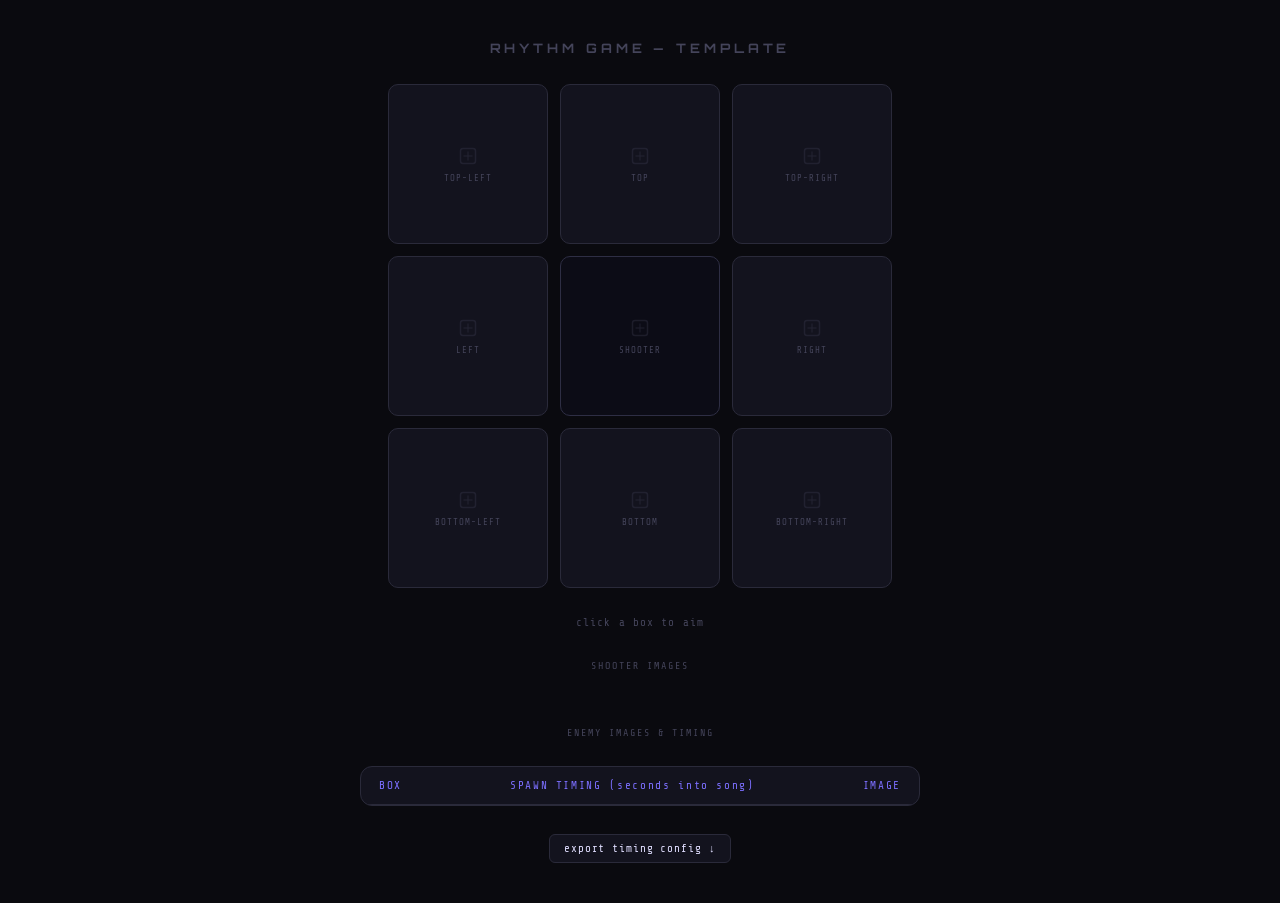
==== Bazooka_baby.html @ d9e17730 "Fernandez - commit 1 - initial idea" ====
<!DOCTYPE html>
<html lang="en">
<head>
<meta charset="UTF-8">
<meta name="viewport" content="width=device-width, initial-scale=1.0">
<title>Rhythm Game</title>
<style>
  @import url('https://fonts.googleapis.com/css2?family=Orbitron:wght@400;700;900&family=Share+Tech+Mono&display=swap');

  *, *::before, *::after { box-sizing: border-box; margin: 0; padding: 0; }

  :root {
    --bg: #0a0a0f;
    --panel: #13131e;
    --border: #2a2a3a;
    --border-active: #7c6fff;
    --accent: #7c6fff;
    --accent-glow: rgba(124,111,255,0.35);
    --accent2: #ff6b9d;
    --text: #e0deff;
    --muted: #44445a;
    --cell: 160px;
    --gap: 12px;
  }

  body {
    background: var(--bg);
    color: var(--text);
    font-family: 'Share Tech Mono', monospace;
    min-height: 100vh;
    display: flex;
    flex-direction: column;
    align-items: center;
    justify-content: center;
    gap: 28px;
    padding: 40px 32px;
  }

  h1 {
    font-family: 'Orbitron', sans-serif;
    font-size: 13px;
    font-weight: 700;
    letter-spacing: 0.3em;
    color: var(--muted);
    text-transform: uppercase;
  }

  /* ── GRID ── */
  .grid-wrap { position: relative; display: inline-block; }

  .grid {
    display: grid;
    grid-template-columns: repeat(3, var(--cell));
    grid-template-rows: repeat(3, var(--cell));
    gap: var(--gap);
    position: relative;
    z-index: 1;
  }

  .cell {
    width: var(--cell); height: var(--cell);
    background: var(--panel);
    border: 1.5px solid var(--border);
    border-radius: 10px;
    display: flex; align-items: center; justify-content: center;
    cursor: pointer; position: relative; overflow: hidden;
    transition: border-color 0.15s, box-shadow 0.15s, transform 0.1s;
    user-select: none;
  }
  .cell:hover { border-color: #4a4a6a; transform: scale(1.02); }
  .cell.active {
    border-color: var(--border-active);
    box-shadow: 0 0 0 1px var(--border-active), 0 0 20px var(--accent-glow);
  }
  .cell.flash { animation: cellFlash 0.2s ease-out; }
  @keyframes cellFlash {
    0%   { box-shadow: 0 0 0 2px var(--accent), 0 0 32px var(--accent-glow); }
    100% { box-shadow: none; }
  }
  .cell img {
    width: 100%; height: 100%; object-fit: cover;
    position: absolute; inset: 0; border-radius: 8px; pointer-events: none;
  }
  .cell-label {
    font-size: 9px; color: var(--muted); letter-spacing: 0.12em;
    text-align: center; z-index: 1; pointer-events: none;
    display: flex; flex-direction: column; align-items: center; gap: 7px;
  }
  .cell-label svg { opacity: 0.3; }

  .cell.center { cursor: default; border-color: #2e2e44; background: #0c0c16; }
  .cell.center:hover { transform: none; border-color: #2e2e44; }

  #aimCanvas { position: absolute; inset: 0; pointer-events: none; z-index: 0; }

  /* ── TIMING PANEL ── */
  .timing-panel {
    width: 100%;
    max-width: 560px;
    background: var(--panel);
    border: 1px solid var(--border);
    border-radius: 12px;
    overflow: hidden;
  }

  .timing-header {
    display: flex; align-items: center; justify-content: space-between;
    padding: 12px 18px;
    border-bottom: 1px solid var(--border);
    font-size: 11px; letter-spacing: 0.15em; color: var(--muted);
  }

  .timing-header span { color: var(--accent); }

  .timing-rows { display: flex; flex-direction: column; }

  .timing-row {
    display: grid;
    grid-template-columns: 110px 1fr 110px 100px;
    align-items: center;
    gap: 10px;
    padding: 9px 18px;
    border-bottom: 1px solid #1a1a26;
    transition: background 0.1s;
  }
  .timing-row:last-child { border-bottom: none; }
  .timing-row:hover { background: #16161f; }
  .timing-row.row-active { background: #1a1828; }

  .row-id {
    font-size: 10px; color: var(--muted); letter-spacing: 0.1em;
    display: flex; align-items: center; gap: 8px;
  }
  .row-dot {
    width: 7px; height: 7px; border-radius: 50%;
    background: var(--border); flex-shrink: 0;
    transition: background 0.15s;
  }
  .row-dot.has-image { background: var(--accent2); }
  .row-dot.row-active-dot { background: var(--accent); }

  .timing-input-wrap {
    display: flex; align-items: center; gap: 6px;
  }

  .timing-input-wrap input[type=range] {
    flex: 1; height: 3px; appearance: none;
    background: var(--border); border-radius: 2px; cursor: pointer;
    outline: none;
  }
  .timing-input-wrap input[type=range]::-webkit-slider-thumb {
    appearance: none; width: 13px; height: 13px; border-radius: 50%;
    background: var(--accent); cursor: pointer;
  }
  .timing-input-wrap input[type=range]::-moz-range-thumb {
    width: 13px; height: 13px; border-radius: 50%;
    background: var(--accent); border: none; cursor: pointer;
  }

  .timing-val {
    font-size: 11px; color: var(--text); min-width: 52px; text-align: right;
    letter-spacing: 0.05em;
  }

  .upload-btn {
    font-family: 'Share Tech Mono', monospace;
    font-size: 10px; letter-spacing: 0.08em;
    padding: 5px 10px;
    background: transparent; color: var(--muted);
    border: 1px solid var(--border); border-radius: 5px;
    cursor: pointer; transition: border-color 0.15s, color 0.15s;
    white-space: nowrap;
  }
  .upload-btn:hover { border-color: var(--accent2); color: var(--accent2); }
  .upload-btn.has-image { border-color: #3a3050; color: var(--accent2); }

  /* ── SHOOTER TOOLBAR ── */
  .shooter-toolbar {
    display: flex; flex-wrap: wrap; gap: 8px; justify-content: center;
    max-width: 560px;
  }
  .btn {
    font-family: 'Share Tech Mono', monospace;
    font-size: 11px; letter-spacing: 0.08em;
    padding: 7px 14px;
    background: var(--panel); color: var(--text);
    border: 1px solid var(--border); border-radius: 6px;
    cursor: pointer; transition: border-color 0.15s, background 0.15s;
  }
  .btn:hover { border-color: var(--accent); background: #1a1a28; }
  .btn.primary { border-color: var(--accent); color: var(--accent); }
  .btn.primary:hover { background: var(--accent); color: #fff; }

  .section-label {
    font-size: 10px; color: var(--muted); letter-spacing: 0.2em;
    text-align: center; text-transform: uppercase;
  }

  .status {
    font-size: 11px; color: var(--muted); letter-spacing: 0.1em;
    min-height: 16px; text-align: center;
  }
  .status span { color: var(--accent); }

  /* ── EXPORT ── */
  .export-box {
    width: 100%; max-width: 560px;
    background: #0d0d18; border: 1px solid var(--border);
    border-radius: 10px; padding: 14px 18px;
    font-size: 11px; line-height: 1.8; color: #7070a0;
    white-space: pre; overflow-x: auto; display: none;
  }

  input[type=file] { display: none; }
</style>
</head>
<body>

<h1>Rhythm Game &mdash; Template</h1>

<!-- GRID -->
<div class="grid-wrap">
  <canvas id="aimCanvas"></canvas>
  <div class="grid" id="grid"></div>
</div>

<div class="status" id="status">click a box to aim</div>

<!-- SHOOTER IMAGES -->
<div class="section-label">Shooter images</div>
<div class="shooter-toolbar" id="shooterToolbar"></div>

<!-- ENEMY IMAGES + TIMING -->
<div class="section-label">Enemy images &amp; timing</div>
<div class="timing-panel">
  <div class="timing-header">
    <span>BOX</span>
    <span style="flex:1;text-align:center;margin:0 10px;">SPAWN TIMING (seconds into song)</span>
    <span>IMAGE</span>
  </div>
  <div class="timing-rows" id="timingRows"></div>
</div>

<!-- EXPORT -->
<button class="btn" onclick="toggleExport()" style="align-self:center;">export timing config ↓</button>
<pre class="export-box" id="exportBox"></pre>

<input type="file" id="fileInput" accept="image/*">

<script>
/* ============================================================
   SHOOTER IMAGE PATHS — edit these to your files.
   Leave "" to use no image for that direction.
   ============================================================ */
const SHOOTER_IMAGES = {
  idle: "images/shooter_idle.png",
  tl:   "images/shooter_tl.png",
  tc:   "images/shooter_tc.png",
  tr:   "images/shooter_tr.png",
  ml:   "images/shooter_ml.png",
  mr:   "images/shooter_mr.png",
  bl:   "images/shooter_bl.png",
  bc:   "images/shooter_bc.png",
  br:   "images/shooter_br.png",
};
/* ============================================================ */

const CELLS = [
  { id:'tl', label:'TOP-LEFT'     },
  { id:'tc', label:'TOP'          },
  { id:'tr', label:'TOP-RIGHT'    },
  { id:'ml', label:'LEFT'         },
  { id:'center', label:'SHOOTER'  },
  { id:'mr', label:'RIGHT'        },
  { id:'bl', label:'BOTTOM-LEFT'  },
  { id:'bc', label:'BOTTOM'       },
  { id:'br', label:'BOTTOM-RIGHT' },
];

const DIRS = CELLS.filter(c => c.id !== 'center');

/* per-box state */
const boxState = {};
DIRS.forEach(c => {
  boxState[c.id] = {
    imageSrc:  null,
    imageName: null,
    spawnTime: 0,   // seconds
  };
});

let activeId      = null;
let pendingUpload = null;

const gridEl      = document.getElementById('grid');
const statusEl    = document.getElementById('status');
const fileInput   = document.getElementById('fileInput');
const timingRows  = document.getElementById('timingRows');
const shooterTbar = document.getElementById('shooterToolbar');
const canvas      = document.getElementById('aimCanvas');
const ctx         = canvas.getContext('2d');

/* ── build grid ── */
CELLS.forEach(c => {
  const cell = document.createElement('div');
  cell.className = 'cell' + (c.id === 'center' ? ' center' : '');
  cell.id = 'cell-' + c.id;
  cell.innerHTML = `
    <div class="cell-label" id="label-${c.id}">
      <svg width="20" height="20" viewBox="0 0 20 20" fill="none">
        <rect x="2.5" y="2.5" width="15" height="15" rx="2.5" stroke="currentColor" stroke-width="1.5"/>
        <line x1="10" y1="5.5" x2="10" y2="14.5" stroke="currentColor" stroke-width="1.2"/>
        <line x1="5.5" y1="10" x2="14.5" y2="10" stroke="currentColor" stroke-width="1.2"/>
      </svg>
      <span>${c.label}</span>
    </div>`;
  if (c.id !== 'center') cell.addEventListener('click', () => handleClick(c));
  gridEl.appendChild(cell);
});

setCenterImage('idle');

/* ── build shooter toolbar ── */
const shooterKeys = ['idle', ...DIRS.map(d => d.id)];
shooterKeys.forEach(key => {
  const label = key === 'idle' ? 'idle' : DIRS.find(d => d.id === key).label.toLowerCase();
  const btn = document.createElement('button');
  btn.className = key === 'idle' ? 'btn primary' : 'btn';
  btn.textContent = key === 'idle' ? '+ shooter idle' : `aim → ${label}`;
  btn.onclick = () => triggerUpload('shooter-' + key);
  shooterTbar.appendChild(btn);
});

/* ── build timing rows ── */
DIRS.forEach(c => {
  const row = document.createElement('div');
  row.className = 'timing-row';
  row.id = 'row-' + c.id;
  row.innerHTML = `
    <div class="row-id">
      <div class="row-dot" id="dot-${c.id}"></div>
      <span>${c.label}</span>
    </div>
    <div class="timing-input-wrap">
      <input type="range" id="slider-${c.id}" min="0" max="300" step="0.1" value="0">
    </div>
    <div class="timing-val" id="val-${c.id}">0.0s</div>
    <button class="upload-btn" id="ubtn-${c.id}" onclick="triggerUpload('enemy-${c.id}')">+ image</button>
  `;
  timingRows.appendChild(row);

  document.getElementById('slider-' + c.id).addEventListener('input', e => {
    const v = parseFloat(e.target.value);
    boxState[c.id].spawnTime = v;
    document.getElementById('val-' + c.id).textContent = v.toFixed(1) + 's';
  });
});

/* ── cell click (aim) ── */
function handleClick(c) {
  const wasActive = activeId === c.id;
  document.querySelectorAll('.cell').forEach(el => el.classList.remove('active'));
  document.querySelectorAll('.timing-row').forEach(el => el.classList.remove('row-active'));
  activeId = null;
  drawAim(null);

  if (wasActive) {
    setCenterImage('idle');
    statusEl.innerHTML = `deselected`;
    return;
  }

  activeId = c.id;
  const el = document.getElementById('cell-' + c.id);
  el.classList.add('active', 'flash');
  el.addEventListener('animationend', () => el.classList.remove('flash'), { once: true });

  document.getElementById('row-' + c.id).classList.add('row-active');
  document.getElementById('dot-' + c.id).classList.add('row-active-dot');

  drawAim(c.id);
  setCenterImage(c.id);
  statusEl.innerHTML = `aimed at <span>${c.label}</span> &mdash; spawn @ <span>${boxState[c.id].spawnTime.toFixed(1)}s</span>`;
}

/* ── shooter image ── */
const shooterImages = { ...SHOOTER_IMAGES };  // starts from file paths, overridden by upload

function setCenterImage(key) {
  const center = document.getElementById('cell-center');
  center.querySelectorAll('img').forEach(i => i.remove());
  const src = shooterImages[key] || shooterImages['idle'];
  const label = document.getElementById('label-center');
  if (src) {
    const img = document.createElement('img');
    img.src = src; img.alt = 'shooter';
    img.onerror = () => { img.remove(); if (label) label.style.display = ''; };
    center.prepend(img);
    if (label) label.style.display = 'none';
  } else {
    if (label) label.style.display = '';
  }
}

/* ── enemy image in grid cell ── */
function setEnemyImage(id, src) {
  const cell = document.getElementById('cell-' + id);
  cell.querySelectorAll('img').forEach(i => i.remove());
  if (src) {
    const img = document.createElement('img');
    img.src = src; img.alt = id;
    cell.prepend(img);
    document.getElementById('label-' + id).style.display = 'none';
  } else {
    document.getElementById('label-' + id).style.display = '';
  }
}

/* ── file upload ── */
function triggerUpload(target) {
  pendingUpload = target;
  fileInput.value = '';
  fileInput.click();
}

fileInput.addEventListener('change', () => {
  const file = fileInput.files[0];
  if (!file || !pendingUpload) return;
  const reader = new FileReader();
  reader.onload = e => {
    const src  = e.target.result;
    const key  = pendingUpload;

    if (key.startsWith('shooter-')) {
      const id = key.replace('shooter-', '');
      shooterImages[id] = src;
      if (activeId === id || (id === 'idle' && !activeId)) setCenterImage(id === 'idle' ? 'idle' : activeId);
      statusEl.innerHTML = `shooter image updated for <span>${id}</span>`;

    } else if (key.startsWith('enemy-')) {
      const id = key.replace('enemy-', '');
      boxState[id].imageSrc  = src;
      boxState[id].imageName = file.name;
      setEnemyImage(id, src);

      const btn = document.getElementById('ubtn-' + id);
      btn.textContent = '✓ ' + file.name.slice(0, 12) + (file.name.length > 12 ? '…' : '');
      btn.classList.add('has-image');
      document.getElementById('dot-' + id).classList.add('has-image');
      document.getElementById('dot-' + id).classList.remove('row-active-dot');

      statusEl.innerHTML = `enemy image set for <span>${id}</span>`;
    }
  };
  reader.readAsDataURL(file);
});

/* ── aim canvas ── */
function sizeCanvas() {
  const wrap = canvas.parentElement.getBoundingClientRect();
  canvas.width = wrap.width; canvas.height = wrap.height;
}

function drawAim(targetId) {
  sizeCanvas();
  ctx.clearRect(0, 0, canvas.width, canvas.height);
  if (!targetId) return;

  const wrap = canvas.parentElement.getBoundingClientRect();
  const cR = document.getElementById('cell-center').getBoundingClientRect();
  const tR = document.getElementById('cell-' + targetId).getBoundingClientRect();

  const cx = cR.left - wrap.left + cR.width  / 2;
  const cy = cR.top  - wrap.top  + cR.height / 2;
  const tx = tR.left - wrap.left + tR.width  / 2;
  const ty = tR.top  - wrap.top  + tR.height / 2;

  ctx.save();
  ctx.beginPath(); ctx.moveTo(cx, cy); ctx.lineTo(tx, ty);
  ctx.strokeStyle = 'rgba(124,111,255,0.5)';
  ctx.lineWidth = 1.5; ctx.setLineDash([5,5]); ctx.stroke();

  const angle = Math.atan2(ty - cy, tx - cx);
  ctx.setLineDash([]);
  ctx.beginPath();
  ctx.moveTo(tx, ty);
  ctx.lineTo(tx - 9 * Math.cos(angle - 0.4), ty - 9 * Math.sin(angle - 0.4));
  ctx.lineTo(tx - 9 * Math.cos(angle + 0.4), ty - 9 * Math.sin(angle + 0.4));
  ctx.closePath();
  ctx.fillStyle = 'rgba(124,111,255,0.75)'; ctx.fill();
  ctx.restore();
}

window.addEventListener('resize', () => { if (activeId) drawAim(activeId); });

/* ── export timing config ── */
function toggleExport() {
  const box = document.getElementById('exportBox');
  if (box.style.display === 'block') { box.style.display = 'none'; return; }

  const config = {};
  DIRS.forEach(c => {
    config[c.id] = {
      label:     c.label,
      spawnTime: parseFloat(boxState[c.id].spawnTime.toFixed(1)),
      image:     boxState[c.id].imageName || '(not set)',
    };
  });

  box.textContent = '// Copy this into your game logic:\nconst BEAT_TIMING = ' + JSON.stringify(config, null, 2) + ';';
  box.style.display = 'block';
}
</script>
</body>
</html>
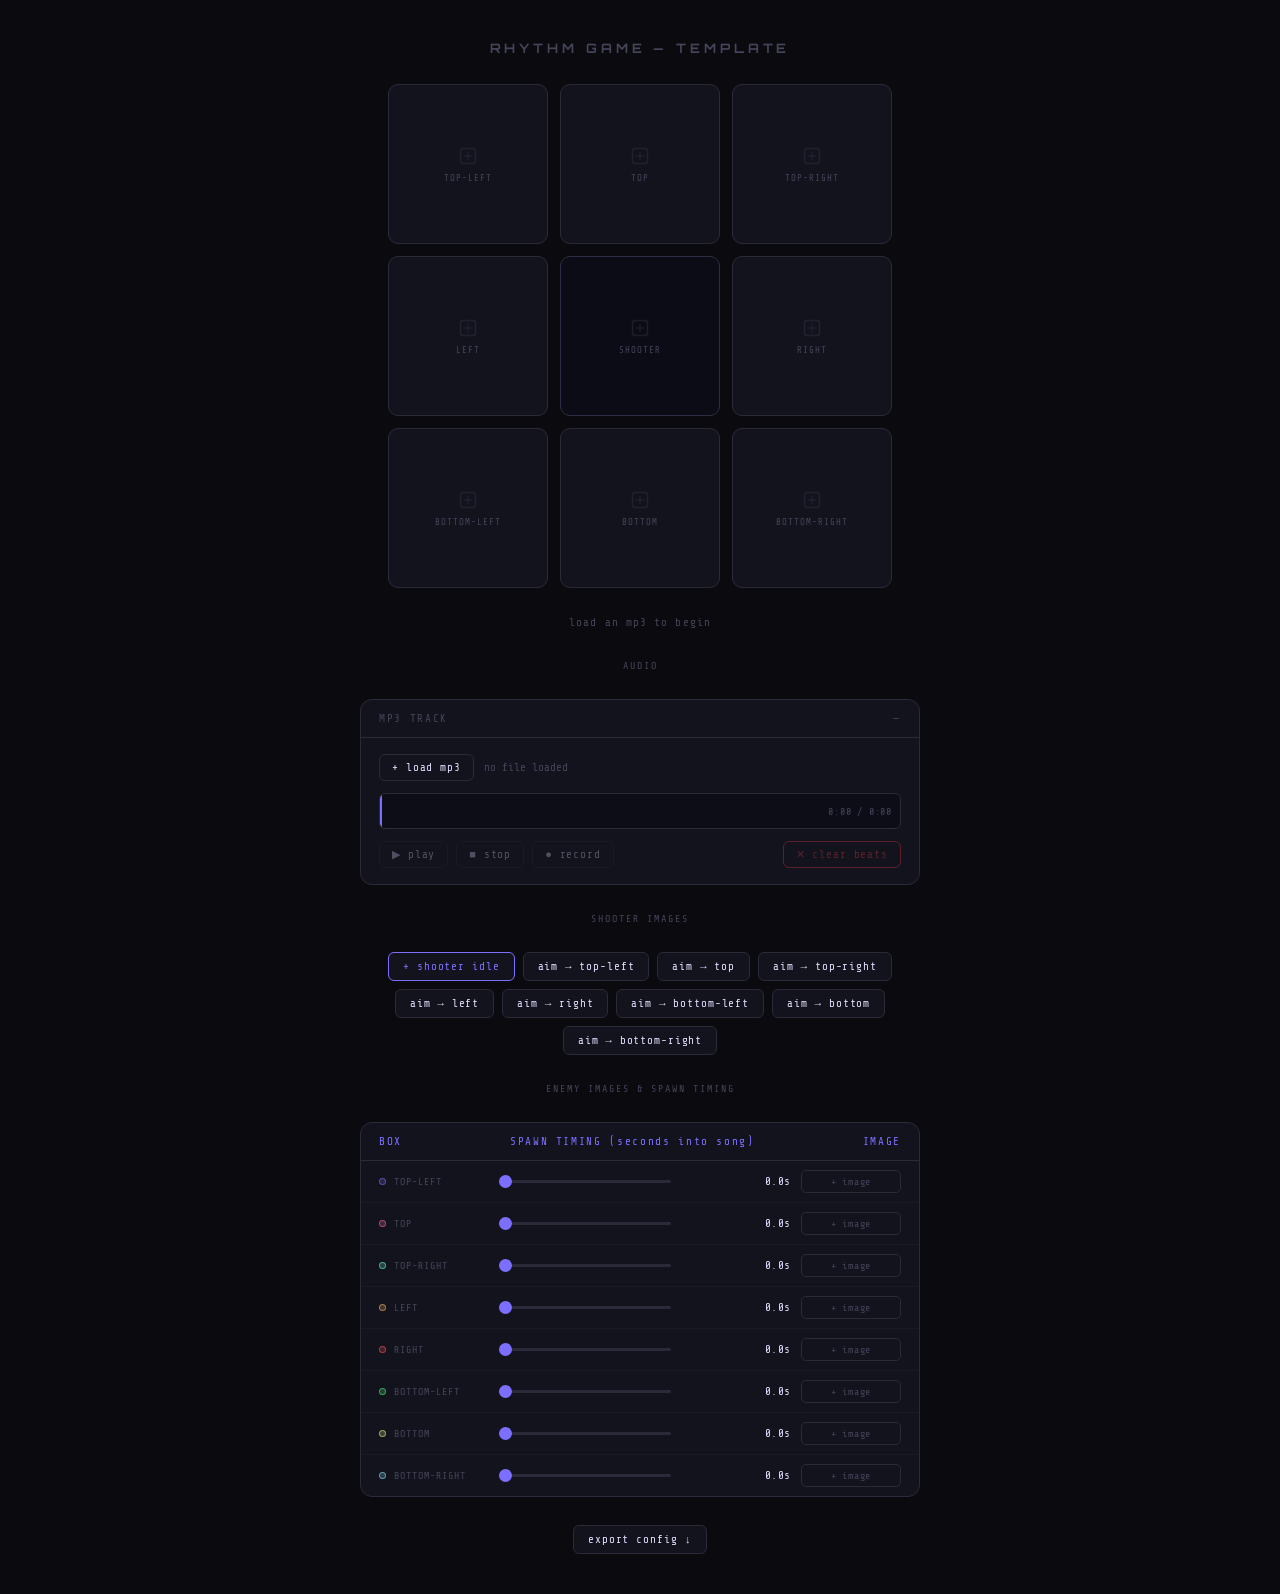
==== commit 1860f5eb: "Added functionality to recording playable songs." ====
--- a/Bazooka_baby.html
+++ b/Bazooka_baby.html
@@ -6,232 +6,167 @@
 <title>Rhythm Game</title>
 <style>
   @import url('https://fonts.googleapis.com/css2?family=Orbitron:wght@400;700;900&family=Share+Tech+Mono&display=swap');
-
   *, *::before, *::after { box-sizing: border-box; margin: 0; padding: 0; }
-
   :root {
-    --bg: #0a0a0f;
-    --panel: #13131e;
-    --border: #2a2a3a;
-    --border-active: #7c6fff;
-    --accent: #7c6fff;
-    --accent-glow: rgba(124,111,255,0.35);
-    --accent2: #ff6b9d;
-    --text: #e0deff;
-    --muted: #44445a;
-    --cell: 160px;
-    --gap: 12px;
+    --bg: #0a0a0f; --panel: #13131e; --border: #2a2a3a;
+    --border-active: #7c6fff; --accent: #7c6fff;
+    --accent-glow: rgba(124,111,255,0.35); --accent2: #ff6b9d;
+    --accent3: #ff4444; --text: #e0deff; --muted: #44445a;
+    --cell: 160px; --gap: 12px;
   }
-
   body {
-    background: var(--bg);
-    color: var(--text);
+    background: var(--bg); color: var(--text);
     font-family: 'Share Tech Mono', monospace;
-    min-height: 100vh;
-    display: flex;
-    flex-direction: column;
-    align-items: center;
-    justify-content: center;
-    gap: 28px;
-    padding: 40px 32px;
+    min-height: 100vh; display: flex; flex-direction: column;
+    align-items: center; justify-content: center; gap: 28px; padding: 40px 32px;
   }
-
-  h1 {
-    font-family: 'Orbitron', sans-serif;
-    font-size: 13px;
-    font-weight: 700;
-    letter-spacing: 0.3em;
-    color: var(--muted);
-    text-transform: uppercase;
-  }
-
-  /* ── GRID ── */
+  h1 { font-family: 'Orbitron', sans-serif; font-size: 13px; font-weight: 700; letter-spacing: 0.3em; color: var(--muted); text-transform: uppercase; }
   .grid-wrap { position: relative; display: inline-block; }
-
-  .grid {
-    display: grid;
-    grid-template-columns: repeat(3, var(--cell));
-    grid-template-rows: repeat(3, var(--cell));
-    gap: var(--gap);
-    position: relative;
-    z-index: 1;
-  }
-
-  .cell {
-    width: var(--cell); height: var(--cell);
-    background: var(--panel);
-    border: 1.5px solid var(--border);
-    border-radius: 10px;
-    display: flex; align-items: center; justify-content: center;
-    cursor: pointer; position: relative; overflow: hidden;
-    transition: border-color 0.15s, box-shadow 0.15s, transform 0.1s;
-    user-select: none;
-  }
+  .grid { display: grid; grid-template-columns: repeat(3, var(--cell)); grid-template-rows: repeat(3, var(--cell)); gap: var(--gap); position: relative; z-index: 1; }
+  .cell { width: var(--cell); height: var(--cell); background: var(--panel); border: 1.5px solid var(--border); border-radius: 10px; display: flex; align-items: center; justify-content: center; cursor: pointer; position: relative; overflow: hidden; transition: border-color 0.15s, box-shadow 0.15s, transform 0.1s; user-select: none; }
   .cell:hover { border-color: #4a4a6a; transform: scale(1.02); }
-  .cell.active {
-    border-color: var(--border-active);
-    box-shadow: 0 0 0 1px var(--border-active), 0 0 20px var(--accent-glow);
-  }
+  .cell.active { border-color: var(--border-active); box-shadow: 0 0 0 1px var(--border-active), 0 0 20px var(--accent-glow); }
   .cell.flash { animation: cellFlash 0.2s ease-out; }
-  @keyframes cellFlash {
-    0%   { box-shadow: 0 0 0 2px var(--accent), 0 0 32px var(--accent-glow); }
-    100% { box-shadow: none; }
-  }
-  .cell img {
-    width: 100%; height: 100%; object-fit: cover;
-    position: absolute; inset: 0; border-radius: 8px; pointer-events: none;
-  }
-  .cell-label {
-    font-size: 9px; color: var(--muted); letter-spacing: 0.12em;
-    text-align: center; z-index: 1; pointer-events: none;
-    display: flex; flex-direction: column; align-items: center; gap: 7px;
-  }
+  .cell.record-flash { animation: recordFlash 0.25s ease-out; }
+  @keyframes cellFlash { 0% { box-shadow: 0 0 0 2px var(--accent), 0 0 32px var(--accent-glow); } 100% { box-shadow: none; } }
+  @keyframes recordFlash { 0% { box-shadow: 0 0 0 3px var(--accent3), 0 0 40px rgba(255,68,68,0.5); background: #2a0a0a; } 100% { box-shadow: none; background: var(--panel); } }
+  .cell img { width: 100%; height: 100%; object-fit: cover; position: absolute; inset: 0; border-radius: 8px; pointer-events: none; }
+  .cell-label { font-size: 9px; color: var(--muted); letter-spacing: 0.12em; text-align: center; z-index: 1; pointer-events: none; display: flex; flex-direction: column; align-items: center; gap: 7px; }
   .cell-label svg { opacity: 0.3; }
-
   .cell.center { cursor: default; border-color: #2e2e44; background: #0c0c16; }
   .cell.center:hover { transform: none; border-color: #2e2e44; }
-
   #aimCanvas { position: absolute; inset: 0; pointer-events: none; z-index: 0; }
 
-  /* ── TIMING PANEL ── */
-  .timing-panel {
-    width: 100%;
-    max-width: 560px;
-    background: var(--panel);
-    border: 1px solid var(--border);
-    border-radius: 12px;
-    overflow: hidden;
+  /* AUDIO */
+  .audio-panel { width: 100%; max-width: 560px; background: var(--panel); border: 1px solid var(--border); border-radius: 12px; overflow: hidden; }
+  .audio-header { display: flex; align-items: center; justify-content: space-between; padding: 12px 18px; border-bottom: 1px solid var(--border); font-size: 11px; letter-spacing: 0.15em; color: var(--muted); }
+  .audio-body { padding: 16px 18px; display: flex; flex-direction: column; gap: 12px; }
+  .audio-upload-row { display: flex; align-items: center; gap: 10px; }
+  .audio-filename { flex: 1; font-size: 11px; color: var(--muted); white-space: nowrap; overflow: hidden; text-overflow: ellipsis; }
+  .audio-filename.loaded { color: var(--accent); }
+  .progress-wrap { position: relative; height: 36px; background: #0d0d18; border: 1px solid var(--border); border-radius: 6px; overflow: hidden; cursor: pointer; }
+  .progress-bar { position: absolute; top: 0; left: 0; height: 100%; background: rgba(124,111,255,0.15); pointer-events: none; }
+  .progress-playhead { position: absolute; top: 0; width: 2px; height: 100%; background: var(--accent); pointer-events: none; }
+  .beat-marker { position: absolute; top: 0; width: 2px; height: 100%; opacity: 0.7; pointer-events: none; }
+  .progress-time { position: absolute; right: 8px; top: 50%; transform: translateY(-50%); font-size: 10px; color: var(--muted); pointer-events: none; letter-spacing: 0.08em; }
+  .audio-controls { display: flex; align-items: center; gap: 8px; }
+
+  /* BUTTONS */
+  .ctrl-btn, label.ctrl-btn {
+    font-family: 'Share Tech Mono', monospace; font-size: 11px; letter-spacing: 0.08em;
+    padding: 6px 12px; background: var(--panel); color: var(--text);
+    border: 1px solid var(--border); border-radius: 6px;
+    cursor: pointer; transition: border-color 0.15s, background 0.15s;
+    display: inline-flex; align-items: center;
   }
-
-  .timing-header {
-    display: flex; align-items: center; justify-content: space-between;
-    padding: 12px 18px;
-    border-bottom: 1px solid var(--border);
-    font-size: 11px; letter-spacing: 0.15em; color: var(--muted);
-  }
-
+  .ctrl-btn:hover, label.ctrl-btn:hover { border-color: var(--accent); background: #1a1a28; }
+  .ctrl-btn:disabled { opacity: 0.3; cursor: not-allowed; }
+  .ctrl-btn.danger { border-color: var(--accent3); color: var(--accent3); }
+  .ctrl-btn.danger:hover { background: rgba(255,68,68,0.1); }
+  .ctrl-btn.recording { border-color: var(--accent3); color: var(--accent3); animation: pulse 0.8s ease-in-out infinite; }
+  @keyframes pulse { 0%, 100% { opacity: 1; } 50% { opacity: 0.5; } }
+
+  /* TIMING */
+  .timing-panel { width: 100%; max-width: 560px; background: var(--panel); border: 1px solid var(--border); border-radius: 12px; overflow: hidden; }
+  .timing-header { display: flex; align-items: center; justify-content: space-between; padding: 12px 18px; border-bottom: 1px solid var(--border); font-size: 11px; letter-spacing: 0.15em; color: var(--muted); }
   .timing-header span { color: var(--accent); }
-
   .timing-rows { display: flex; flex-direction: column; }
-
-  .timing-row {
-    display: grid;
-    grid-template-columns: 110px 1fr 110px 100px;
-    align-items: center;
-    gap: 10px;
-    padding: 9px 18px;
-    border-bottom: 1px solid #1a1a26;
-    transition: background 0.1s;
-  }
+  .timing-row { display: grid; grid-template-columns: 110px 1fr 110px 100px; align-items: center; gap: 10px; padding: 9px 18px; border-bottom: 1px solid #1a1a26; transition: background 0.1s; }
   .timing-row:last-child { border-bottom: none; }
   .timing-row:hover { background: #16161f; }
   .timing-row.row-active { background: #1a1828; }
-
-  .row-id {
-    font-size: 10px; color: var(--muted); letter-spacing: 0.1em;
-    display: flex; align-items: center; gap: 8px;
-  }
-  .row-dot {
-    width: 7px; height: 7px; border-radius: 50%;
-    background: var(--border); flex-shrink: 0;
-    transition: background 0.15s;
-  }
-  .row-dot.has-image { background: var(--accent2); }
-  .row-dot.row-active-dot { background: var(--accent); }
-
-  .timing-input-wrap {
-    display: flex; align-items: center; gap: 6px;
-  }
-
-  .timing-input-wrap input[type=range] {
-    flex: 1; height: 3px; appearance: none;
-    background: var(--border); border-radius: 2px; cursor: pointer;
-    outline: none;
-  }
-  .timing-input-wrap input[type=range]::-webkit-slider-thumb {
-    appearance: none; width: 13px; height: 13px; border-radius: 50%;
-    background: var(--accent); cursor: pointer;
-  }
-  .timing-input-wrap input[type=range]::-moz-range-thumb {
-    width: 13px; height: 13px; border-radius: 50%;
-    background: var(--accent); border: none; cursor: pointer;
-  }
-
-  .timing-val {
-    font-size: 11px; color: var(--text); min-width: 52px; text-align: right;
-    letter-spacing: 0.05em;
-  }
-
-  .upload-btn {
-    font-family: 'Share Tech Mono', monospace;
-    font-size: 10px; letter-spacing: 0.08em;
-    padding: 5px 10px;
-    background: transparent; color: var(--muted);
-    border: 1px solid var(--border); border-radius: 5px;
-    cursor: pointer; transition: border-color 0.15s, color 0.15s;
-    white-space: nowrap;
-  }
+  .row-id { font-size: 10px; color: var(--muted); letter-spacing: 0.1em; display: flex; align-items: center; gap: 8px; }
+  .row-dot { width: 7px; height: 7px; border-radius: 50%; flex-shrink: 0; transition: background 0.15s; }
+  .row-dot.has-image { background: var(--accent2) !important; }
+  .timing-input-wrap { display: flex; align-items: center; gap: 6px; }
+  .timing-input-wrap input[type=range] { flex: 1; height: 3px; appearance: none; background: var(--border); border-radius: 2px; cursor: pointer; outline: none; }
+  .timing-input-wrap input[type=range]::-webkit-slider-thumb { appearance: none; width: 13px; height: 13px; border-radius: 50%; background: var(--accent); cursor: pointer; }
+  .timing-input-wrap input[type=range]::-moz-range-thumb { width: 13px; height: 13px; border-radius: 50%; background: var(--accent); border: none; cursor: pointer; }
+  .timing-val { font-size: 11px; color: var(--text); min-width: 52px; text-align: right; letter-spacing: 0.05em; }
+  .upload-btn { font-family: 'Share Tech Mono', monospace; font-size: 10px; letter-spacing: 0.08em; padding: 5px 10px; background: transparent; color: var(--muted); border: 1px solid var(--border); border-radius: 5px; cursor: pointer; transition: border-color 0.15s, color 0.15s; white-space: nowrap; }
   .upload-btn:hover { border-color: var(--accent2); color: var(--accent2); }
   .upload-btn.has-image { border-color: #3a3050; color: var(--accent2); }
 
-  /* ── SHOOTER TOOLBAR ── */
-  .shooter-toolbar {
-    display: flex; flex-wrap: wrap; gap: 8px; justify-content: center;
-    max-width: 560px;
-  }
-  .btn {
-    font-family: 'Share Tech Mono', monospace;
-    font-size: 11px; letter-spacing: 0.08em;
-    padding: 7px 14px;
-    background: var(--panel); color: var(--text);
-    border: 1px solid var(--border); border-radius: 6px;
-    cursor: pointer; transition: border-color 0.15s, background 0.15s;
-  }
+  /* BEATS */
+  .beats-panel { width: 100%; max-width: 560px; background: var(--panel); border: 1px solid var(--border); border-radius: 12px; overflow: hidden; display: none; }
+  .beats-header { display: flex; align-items: center; justify-content: space-between; padding: 12px 18px; border-bottom: 1px solid var(--border); font-size: 11px; letter-spacing: 0.15em; color: var(--muted); }
+  .beats-list { max-height: 180px; overflow-y: auto; display: flex; flex-direction: column; }
+  .beat-entry { display: flex; align-items: center; gap: 10px; padding: 7px 18px; border-bottom: 1px solid #1a1a26; font-size: 10px; color: var(--muted); }
+  .beat-entry:last-child { border-bottom: none; }
+  .beat-entry .be-idx { color: #333350; min-width: 24px; }
+  .beat-entry .be-box { color: var(--accent); min-width: 80px; letter-spacing: 0.08em; }
+  .beat-entry .be-time { color: var(--text); min-width: 60px; }
+  .beat-entry .be-del { margin-left: auto; cursor: pointer; color: var(--muted); font-size: 13px; padding: 0 4px; transition: color 0.1s; }
+  .beat-entry .be-del:hover { color: var(--accent3); }
+
+  /* MISC */
+  .shooter-toolbar { display: flex; flex-wrap: wrap; gap: 8px; justify-content: center; max-width: 560px; }
+  .btn { font-family: 'Share Tech Mono', monospace; font-size: 11px; letter-spacing: 0.08em; padding: 7px 14px; background: var(--panel); color: var(--text); border: 1px solid var(--border); border-radius: 6px; cursor: pointer; transition: border-color 0.15s, background 0.15s; }
   .btn:hover { border-color: var(--accent); background: #1a1a28; }
   .btn.primary { border-color: var(--accent); color: var(--accent); }
   .btn.primary:hover { background: var(--accent); color: #fff; }
-
-  .section-label {
-    font-size: 10px; color: var(--muted); letter-spacing: 0.2em;
-    text-align: center; text-transform: uppercase;
-  }
-
-  .status {
-    font-size: 11px; color: var(--muted); letter-spacing: 0.1em;
-    min-height: 16px; text-align: center;
-  }
+  .section-label { font-size: 10px; color: var(--muted); letter-spacing: 0.2em; text-align: center; text-transform: uppercase; }
+  .status { font-size: 11px; color: var(--muted); letter-spacing: 0.1em; min-height: 16px; text-align: center; }
   .status span { color: var(--accent); }
-
-  /* ── EXPORT ── */
-  .export-box {
-    width: 100%; max-width: 560px;
-    background: #0d0d18; border: 1px solid var(--border);
-    border-radius: 10px; padding: 14px 18px;
-    font-size: 11px; line-height: 1.8; color: #7070a0;
-    white-space: pre; overflow-x: auto; display: none;
-  }
-
+  .status span.rec { color: var(--accent3); }
+  .export-box { width: 100%; max-width: 560px; background: #0d0d18; border: 1px solid var(--border); border-radius: 10px; padding: 14px 18px; font-size: 11px; line-height: 1.8; color: #7070a0; white-space: pre; overflow-x: auto; display: none; }
   input[type=file] { display: none; }
+  .color-dot { display: inline-block; width: 7px; height: 7px; border-radius: 50%; margin-right: 4px; vertical-align: middle; }
 </style>
 </head>
 <body>
 
 <h1>Rhythm Game &mdash; Template</h1>
 
-<!-- GRID -->
+<!-- HIDDEN FILE INPUTS — must be in DOM before any JS runs -->
+<input type="file" id="mp3Input" accept="audio/*">
+<input type="file" id="imgInput" accept="image/*">
+
 <div class="grid-wrap">
   <canvas id="aimCanvas"></canvas>
   <div class="grid" id="grid"></div>
 </div>
 
-<div class="status" id="status">click a box to aim</div>
-
-<!-- SHOOTER IMAGES -->
+<div class="status" id="status">load an mp3 to begin</div>
+
+<div class="section-label">Audio</div>
+<div class="audio-panel">
+  <div class="audio-header">
+    <span>MP3 TRACK</span>
+    <span id="audioHeaderTime">—</span>
+  </div>
+  <div class="audio-body">
+    <div class="audio-upload-row">
+      <!-- label directly targets the input — no JS click() needed, browser always allows this -->
+      <label for="mp3Input" class="ctrl-btn">+ load mp3</label>
+      <div class="audio-filename" id="audioFilename">no file loaded</div>
+    </div>
+    <div class="progress-wrap" id="progressWrap">
+      <div class="progress-bar" id="progressBar" style="width:0%"></div>
+      <div class="progress-playhead" id="progressPlayhead" style="left:0%"></div>
+      <div class="progress-time" id="progressTime">0:00 / 0:00</div>
+    </div>
+    <div class="audio-controls">
+      <button class="ctrl-btn" id="btnPlay" onclick="togglePlay()" disabled>&#9654; play</button>
+      <button class="ctrl-btn" id="btnStop" onclick="stopAudio()" disabled>&#9632; stop</button>
+      <button class="ctrl-btn" id="btnRecord" onclick="toggleRecord()" disabled>&#9679; record</button>
+      <button class="ctrl-btn danger" id="btnClearBeats" onclick="clearBeats()" style="margin-left:auto;" disabled>&#10005; clear beats</button>
+    </div>
+  </div>
+</div>
+
+<div class="beats-panel" id="beatsPanel">
+  <div class="beats-header">
+    <span>RECORDED BEATS &mdash; <span id="beatCount" style="color:var(--accent)">0</span> hits</span>
+    <span style="font-size:10px;">click boxes while recording</span>
+  </div>
+  <div class="beats-list" id="beatsList"></div>
+</div>
+
 <div class="section-label">Shooter images</div>
 <div class="shooter-toolbar" id="shooterToolbar"></div>
 
-<!-- ENEMY IMAGES + TIMING -->
-<div class="section-label">Enemy images &amp; timing</div>
+<div class="section-label">Enemy images &amp; spawn timing</div>
 <div class="timing-panel">
   <div class="timing-header">
     <span>BOX</span>
@@ -241,275 +176,398 @@
   <div class="timing-rows" id="timingRows"></div>
 </div>
 
-<!-- EXPORT -->
-<button class="btn" onclick="toggleExport()" style="align-self:center;">export timing config ↓</button>
+<button class="btn" onclick="toggleExport()" style="align-self:center;">export config &#8595;</button>
 <pre class="export-box" id="exportBox"></pre>
 
-<input type="file" id="fileInput" accept="image/*">
-
 <script>
-/* ============================================================
-   SHOOTER IMAGE PATHS — edit these to your files.
-   Leave "" to use no image for that direction.
-   ============================================================ */
 const SHOOTER_IMAGES = {
-  idle: "images/shooter_idle.png",
-  tl:   "images/shooter_tl.png",
-  tc:   "images/shooter_tc.png",
-  tr:   "images/shooter_tr.png",
-  ml:   "images/shooter_ml.png",
-  mr:   "images/shooter_mr.png",
-  bl:   "images/shooter_bl.png",
-  bc:   "images/shooter_bc.png",
-  br:   "images/shooter_br.png",
+  idle:"images/shooter_idle.png",
+  tl:"images/shooter_tl.png", tc:"images/shooter_tc.png", tr:"images/shooter_tr.png",
+  ml:"images/shooter_ml.png", mr:"images/shooter_mr.png",
+  bl:"images/shooter_bl.png", bc:"images/shooter_bc.png", br:"images/shooter_br.png",
 };
-/* ============================================================ */
 
 const CELLS = [
-  { id:'tl', label:'TOP-LEFT'     },
-  { id:'tc', label:'TOP'          },
-  { id:'tr', label:'TOP-RIGHT'    },
-  { id:'ml', label:'LEFT'         },
-  { id:'center', label:'SHOOTER'  },
-  { id:'mr', label:'RIGHT'        },
-  { id:'bl', label:'BOTTOM-LEFT'  },
-  { id:'bc', label:'BOTTOM'       },
-  { id:'br', label:'BOTTOM-RIGHT' },
+  {id:'tl',label:'TOP-LEFT'},{id:'tc',label:'TOP'},{id:'tr',label:'TOP-RIGHT'},
+  {id:'ml',label:'LEFT'},{id:'center',label:'SHOOTER'},{id:'mr',label:'RIGHT'},
+  {id:'bl',label:'BOTTOM-LEFT'},{id:'bc',label:'BOTTOM'},{id:'br',label:'BOTTOM-RIGHT'},
 ];
-
 const DIRS = CELLS.filter(c => c.id !== 'center');
-
-/* per-box state */
+const BOX_COLORS = {
+  tl:'#7c6fff',tc:'#ff6b9d',tr:'#6bffda',
+  ml:'#ffb86c',mr:'#ff5555',
+  bl:'#50fa7b',bc:'#f1fa8c',br:'#8be9fd',
+};
+
 const boxState = {};
-DIRS.forEach(c => {
-  boxState[c.id] = {
-    imageSrc:  null,
-    imageName: null,
-    spawnTime: 0,   // seconds
-  };
-});
-
+DIRS.forEach(c => { boxState[c.id] = {imageSrc:null,imageName:null,spawnTime:0}; });
+
+let recordedBeats = [];
 let activeId      = null;
-let pendingUpload = null;
-
-const gridEl      = document.getElementById('grid');
+let pendingImg    = null;   // tracks which slot an image upload is for
+let audio         = null;
+let audioDur      = 0;
+let isRecording   = false;
+let rafId         = null;
+const shooterImages = {...SHOOTER_IMAGES};
+
+// DOM refs
 const statusEl    = document.getElementById('status');
-const fileInput   = document.getElementById('fileInput');
-const timingRows  = document.getElementById('timingRows');
-const shooterTbar = document.getElementById('shooterToolbar');
+const mp3Input    = document.getElementById('mp3Input');
+const imgInput    = document.getElementById('imgInput');
 const canvas      = document.getElementById('aimCanvas');
 const ctx         = canvas.getContext('2d');
-
-/* ── build grid ── */
+const progressBar = document.getElementById('progressBar');
+const progressPH  = document.getElementById('progressPlayhead');
+const progressTime= document.getElementById('progressTime');
+const progressWrap= document.getElementById('progressWrap');
+const beatsPanel  = document.getElementById('beatsPanel');
+const beatsList   = document.getElementById('beatsList');
+const beatCountEl = document.getElementById('beatCount');
+const audioHdrTime= document.getElementById('audioHeaderTime');
+
+// ── Build grid ──
 CELLS.forEach(c => {
   const cell = document.createElement('div');
   cell.className = 'cell' + (c.id === 'center' ? ' center' : '');
   cell.id = 'cell-' + c.id;
-  cell.innerHTML = `
-    <div class="cell-label" id="label-${c.id}">
-      <svg width="20" height="20" viewBox="0 0 20 20" fill="none">
-        <rect x="2.5" y="2.5" width="15" height="15" rx="2.5" stroke="currentColor" stroke-width="1.5"/>
-        <line x1="10" y1="5.5" x2="10" y2="14.5" stroke="currentColor" stroke-width="1.2"/>
-        <line x1="5.5" y1="10" x2="14.5" y2="10" stroke="currentColor" stroke-width="1.2"/>
-      </svg>
-      <span>${c.label}</span>
-    </div>`;
-  if (c.id !== 'center') cell.addEventListener('click', () => handleClick(c));
-  gridEl.appendChild(cell);
-});
-
+  cell.innerHTML = `<div class="cell-label" id="label-${c.id}">
+    <svg width="20" height="20" viewBox="0 0 20 20" fill="none">
+      <rect x="2.5" y="2.5" width="15" height="15" rx="2.5" stroke="currentColor" stroke-width="1.5"/>
+      <line x1="10" y1="5.5" x2="10" y2="14.5" stroke="currentColor" stroke-width="1.2"/>
+      <line x1="5.5" y1="10" x2="14.5" y2="10" stroke="currentColor" stroke-width="1.2"/>
+    </svg>
+    <span>${c.label}</span></div>`;
+  if (c.id !== 'center') cell.addEventListener('click', () => handleCellClick(c));
+  document.getElementById('grid').appendChild(cell);
+});
 setCenterImage('idle');
 
-/* ── build shooter toolbar ── */
-const shooterKeys = ['idle', ...DIRS.map(d => d.id)];
-shooterKeys.forEach(key => {
-  const label = key === 'idle' ? 'idle' : DIRS.find(d => d.id === key).label.toLowerCase();
+// ── Shooter toolbar ──
+['idle',...DIRS.map(d=>d.id)].forEach(key => {
+  const lbl = key==='idle' ? 'idle' : DIRS.find(d=>d.id===key).label.toLowerCase();
   const btn = document.createElement('button');
-  btn.className = key === 'idle' ? 'btn primary' : 'btn';
-  btn.textContent = key === 'idle' ? '+ shooter idle' : `aim → ${label}`;
-  btn.onclick = () => triggerUpload('shooter-' + key);
-  shooterTbar.appendChild(btn);
-});
-
-/* ── build timing rows ── */
+  btn.className = key==='idle' ? 'btn primary' : 'btn';
+  btn.textContent = key==='idle' ? '+ shooter idle' : 'aim \u2192 '+lbl;
+  btn.onclick = () => { pendingImg = 'shooter-'+key; imgInput.value=''; imgInput.click(); };
+  document.getElementById('shooterToolbar').appendChild(btn);
+});
+
+// ── Timing rows ──
 DIRS.forEach(c => {
   const row = document.createElement('div');
   row.className = 'timing-row';
   row.id = 'row-' + c.id;
   row.innerHTML = `
     <div class="row-id">
-      <div class="row-dot" id="dot-${c.id}"></div>
+      <div class="row-dot" id="dot-${c.id}" style="background:${BOX_COLORS[c.id]}33;border:1px solid ${BOX_COLORS[c.id]}88;"></div>
       <span>${c.label}</span>
     </div>
     <div class="timing-input-wrap">
       <input type="range" id="slider-${c.id}" min="0" max="300" step="0.1" value="0">
     </div>
     <div class="timing-val" id="val-${c.id}">0.0s</div>
-    <button class="upload-btn" id="ubtn-${c.id}" onclick="triggerUpload('enemy-${c.id}')">+ image</button>
-  `;
-  timingRows.appendChild(row);
-
-  document.getElementById('slider-' + c.id).addEventListener('input', e => {
+    <button class="upload-btn" id="ubtn-${c.id}">+ image</button>`;
+  document.getElementById('timingRows').appendChild(row);
+
+  document.getElementById('slider-'+c.id).addEventListener('input', e => {
     const v = parseFloat(e.target.value);
     boxState[c.id].spawnTime = v;
-    document.getElementById('val-' + c.id).textContent = v.toFixed(1) + 's';
-  });
-});
-
-/* ── cell click (aim) ── */
-function handleClick(c) {
+    document.getElementById('val-'+c.id).textContent = v.toFixed(1)+'s';
+  });
+
+  document.getElementById('ubtn-'+c.id).addEventListener('click', () => {
+    pendingImg = 'enemy-'+c.id;
+    imgInput.value = '';
+    imgInput.click();
+  });
+});
+
+// ── MP3 upload via label (no JS .click() needed) ──
+mp3Input.addEventListener('change', function() {
+  const file = this.files[0];
+  if (!file) return;
+
+  if (audio) { audio.pause(); audio = null; }
+  cancelAnimationFrame(rafId);
+  isRecording = false;
+  updateRecordBtn();
+  updateProgress(0);
+  statusEl.innerHTML = 'loading <span>'+file.name+'</span>...';
+
+  audio = new Audio();
+  audio.preload = 'auto';
+
+  audio.addEventListener('loadedmetadata', function() {
+    audioDur = audio.duration;
+    audioHdrTime.textContent = formatTime(audioDur);
+    document.getElementById('btnPlay').disabled   = false;
+    document.getElementById('btnStop').disabled   = false;
+    document.getElementById('btnRecord').disabled = false;
+    document.getElementById('audioFilename').textContent = file.name;
+    document.getElementById('audioFilename').classList.add('loaded');
+    DIRS.forEach(c => { document.getElementById('slider-'+c.id).max = Math.ceil(audioDur); });
+    statusEl.innerHTML = 'loaded <span>'+file.name+'</span> \u2014 press \u25B6 play, then \u25CF record';
+    renderBeatMarkers();
+  });
+
+  audio.addEventListener('error', function(e) {
+    statusEl.innerHTML = '<span style="color:var(--accent3)">could not load this file (code '+
+      (audio.error ? audio.error.code : '?')+')</span>';
+  });
+
+  audio.addEventListener('ended', function() {
+    if (isRecording) { isRecording = false; updateRecordBtn(); }
+    updatePlayBtn(); cancelAnimationFrame(rafId);
+  });
+
+  // assign src AFTER attaching listeners
+  audio.src = URL.createObjectURL(file);
+  audio.load();
+});
+
+// ── Image upload ──
+imgInput.addEventListener('change', function() {
+  const file = this.files[0];
+  if (!file || !pendingImg) return;
+  const reader = new FileReader();
+  reader.onload = function(e) {
+    const src = e.target.result;
+    if (pendingImg.startsWith('shooter-')) {
+      const id = pendingImg.replace('shooter-','');
+      shooterImages[id] = src;
+      if (id==='idle' && !activeId) setCenterImage('idle');
+      else if (activeId===id) setCenterImage(id);
+      statusEl.innerHTML = 'shooter image updated: <span>'+id+'</span>';
+    } else {
+      const id = pendingImg.replace('enemy-','');
+      boxState[id].imageSrc = src; boxState[id].imageName = file.name;
+      setEnemyImage(id, src);
+      const btn = document.getElementById('ubtn-'+id);
+      btn.textContent = '\u2713 '+file.name.slice(0,12)+(file.name.length>12?'\u2026':'');
+      btn.classList.add('has-image');
+      document.getElementById('dot-'+id).classList.add('has-image');
+      statusEl.innerHTML = 'enemy image set: <span>'+id+'</span>';
+    }
+  };
+  reader.readAsDataURL(file);
+});
+
+// ── Cell click ──
+function handleCellClick(c) {
+  if (isRecording && audio && !audio.paused) { captureBeat(c.id); return; }
+
   const wasActive = activeId === c.id;
   document.querySelectorAll('.cell').forEach(el => el.classList.remove('active'));
   document.querySelectorAll('.timing-row').forEach(el => el.classList.remove('row-active'));
-  activeId = null;
-  drawAim(null);
-
-  if (wasActive) {
-    setCenterImage('idle');
-    statusEl.innerHTML = `deselected`;
-    return;
+  activeId = null; drawAim(null);
+
+  if (wasActive) { setCenterImage('idle'); statusEl.innerHTML = 'deselected'; return; }
+
+  activeId = c.id;
+  const el = document.getElementById('cell-'+c.id);
+  el.classList.add('active','flash');
+  el.addEventListener('animationend', () => el.classList.remove('flash'), {once:true});
+  document.getElementById('row-'+c.id).classList.add('row-active');
+  drawAim(c.id); setCenterImage(c.id);
+  statusEl.innerHTML = 'aimed at <span>'+c.label+'</span> \u2014 spawn @ <span>'+boxState[c.id].spawnTime.toFixed(1)+'s</span>';
+}
+
+// ── Beat recording ──
+function captureBeat(id) {
+  const t = audio.currentTime;
+  recordedBeats.push({id, time:t, color:BOX_COLORS[id]});
+  recordedBeats.sort((a,b) => a.time - b.time);
+  const el = document.getElementById('cell-'+id);
+  el.classList.add('record-flash');
+  el.addEventListener('animationend', () => el.classList.remove('record-flash'), {once:true});
+  boxState[id].spawnTime = t;
+  document.getElementById('slider-'+id).value = t;
+  document.getElementById('val-'+id).textContent = t.toFixed(1)+'s';
+  renderBeatsList(); renderBeatMarkers();
+  const lbl = CELLS.find(x=>x.id===id).label;
+  statusEl.innerHTML = '<span class="rec">\u25CF REC</span> '+lbl+' @ <span>'+t.toFixed(2)+'s</span>';
+}
+
+function renderBeatsList() {
+  beatsList.innerHTML = '';
+  beatsPanel.style.display = recordedBeats.length ? 'block' : 'none';
+  beatCountEl.textContent = recordedBeats.length;
+  document.getElementById('btnClearBeats').disabled = recordedBeats.length === 0;
+  recordedBeats.forEach((b,i) => {
+    const lbl = CELLS.find(x=>x.id===b.id).label;
+    const div = document.createElement('div');
+    div.className = 'beat-entry';
+    div.innerHTML = '<span class="be-idx">'+String(i+1).padStart(2,'0')+'</span>'+
+      '<span class="be-box"><span class="color-dot" style="background:'+b.color+'"></span>'+lbl+'</span>'+
+      '<span class="be-time">'+b.time.toFixed(3)+'s</span>'+
+      '<span class="be-del" onclick="deleteBeat('+i+')">\u2715</span>';
+    beatsList.appendChild(div);
+  });
+  beatsList.scrollTop = beatsList.scrollHeight;
+}
+
+function renderBeatMarkers() {
+  progressWrap.querySelectorAll('.beat-marker').forEach(m => m.remove());
+  if (!audioDur) return;
+  recordedBeats.forEach(b => {
+    const m = document.createElement('div');
+    m.className = 'beat-marker';
+    m.style.cssText = 'left:'+((b.time/audioDur)*100)+'%;background:'+b.color;
+    progressWrap.appendChild(m);
+  });
+}
+
+function deleteBeat(i) { recordedBeats.splice(i,1); renderBeatsList(); renderBeatMarkers(); }
+
+function clearBeats() {
+  if (!confirm('Clear all recorded beats?')) return;
+  recordedBeats = []; renderBeatsList(); renderBeatMarkers();
+}
+
+// ── Playback controls ──
+function togglePlay() {
+  if (!audio) return;
+  if (audio.paused) {
+    audio.play().catch(err => {
+      statusEl.innerHTML = '<span style="color:var(--accent3)">playback error: '+err.message+'</span>';
+    });
+    startRaf(); updatePlayBtn();
+    if (isRecording) statusEl.innerHTML = '<span class="rec">\u25CF RECORDING</span> \u2014 click boxes to capture beats';
+  } else {
+    audio.pause(); cancelAnimationFrame(rafId); updatePlayBtn();
   }
-
-  activeId = c.id;
-  const el = document.getElementById('cell-' + c.id);
-  el.classList.add('active', 'flash');
-  el.addEventListener('animationend', () => el.classList.remove('flash'), { once: true });
-
-  document.getElementById('row-' + c.id).classList.add('row-active');
-  document.getElementById('dot-' + c.id).classList.add('row-active-dot');
-
-  drawAim(c.id);
-  setCenterImage(c.id);
-  statusEl.innerHTML = `aimed at <span>${c.label}</span> &mdash; spawn @ <span>${boxState[c.id].spawnTime.toFixed(1)}s</span>`;
-}
-
-/* ── shooter image ── */
-const shooterImages = { ...SHOOTER_IMAGES };  // starts from file paths, overridden by upload
-
+}
+
+function stopAudio() {
+  if (!audio) return;
+  audio.pause(); audio.currentTime = 0;
+  cancelAnimationFrame(rafId); updateProgress(0); updatePlayBtn();
+  if (isRecording) { isRecording = false; updateRecordBtn(); }
+}
+
+function toggleRecord() {
+  if (!audio) return;
+  isRecording = !isRecording; updateRecordBtn();
+  if (isRecording) {
+    if (audio.paused) {
+      audio.currentTime = 0;
+      audio.play().catch(()=>{});
+      startRaf(); updatePlayBtn();
+    }
+    statusEl.innerHTML = '<span class="rec">\u25CF RECORDING</span> \u2014 click boxes to capture beats';
+  } else {
+    statusEl.innerHTML = 'recording stopped \u2014 <span>'+recordedBeats.length+' beats</span> captured';
+  }
+}
+
+function updatePlayBtn() {
+  if (!audio) return;
+  document.getElementById('btnPlay').textContent = audio.paused ? '\u25B6 play' : '\u2016 pause';
+}
+
+function updateRecordBtn() {
+  const btn = document.getElementById('btnRecord');
+  if (isRecording) { btn.textContent = '\u25A0 stop rec'; btn.classList.add('recording'); }
+  else             { btn.textContent = '\u25CF record';   btn.classList.remove('recording'); }
+}
+
+function startRaf() {
+  cancelAnimationFrame(rafId);
+  (function tick() { if (audio && !audio.paused) { updateProgress(audio.currentTime); rafId = requestAnimationFrame(tick); } })();
+}
+
+function updateProgress(t) {
+  const pct = audioDur ? (t/audioDur)*100 : 0;
+  progressBar.style.width = pct+'%';
+  progressPH.style.left   = pct+'%';
+  progressTime.textContent = formatTime(t)+' / '+formatTime(audioDur);
+  audioHdrTime.textContent = formatTime(t)+' / '+formatTime(audioDur);
+}
+
+progressWrap.addEventListener('click', function(e) {
+  if (!audio || !audioDur) return;
+  const r = progressWrap.getBoundingClientRect();
+  audio.currentTime = Math.max(0, Math.min(1, (e.clientX-r.left)/r.width)) * audioDur;
+  updateProgress(audio.currentTime);
+});
+
+function formatTime(s) {
+  if (!isFinite(s)) return '0:00';
+  return Math.floor(s/60)+':'+String(Math.floor(s%60)).padStart(2,'0');
+}
+
+// ── Shooter / enemy images ──
 function setCenterImage(key) {
   const center = document.getElementById('cell-center');
-  center.querySelectorAll('img').forEach(i => i.remove());
+  center.querySelectorAll('img').forEach(i=>i.remove());
   const src = shooterImages[key] || shooterImages['idle'];
-  const label = document.getElementById('label-center');
+  const lbl = document.getElementById('label-center');
   if (src) {
     const img = document.createElement('img');
-    img.src = src; img.alt = 'shooter';
-    img.onerror = () => { img.remove(); if (label) label.style.display = ''; };
-    center.prepend(img);
-    if (label) label.style.display = 'none';
-  } else {
-    if (label) label.style.display = '';
-  }
-}
-
-/* ── enemy image in grid cell ── */
+    img.src = src; img.alt='shooter';
+    img.onerror = () => { img.remove(); lbl.style.display=''; };
+    center.prepend(img); lbl.style.display = 'none';
+  } else { lbl.style.display = ''; }
+}
+
 function setEnemyImage(id, src) {
-  const cell = document.getElementById('cell-' + id);
-  cell.querySelectorAll('img').forEach(i => i.remove());
+  const cell = document.getElementById('cell-'+id);
+  cell.querySelectorAll('img').forEach(i=>i.remove());
   if (src) {
-    const img = document.createElement('img');
-    img.src = src; img.alt = id;
+    const img = document.createElement('img'); img.src=src; img.alt=id;
     cell.prepend(img);
-    document.getElementById('label-' + id).style.display = 'none';
-  } else {
-    document.getElementById('label-' + id).style.display = '';
-  }
-}
-
-/* ── file upload ── */
-function triggerUpload(target) {
-  pendingUpload = target;
-  fileInput.value = '';
-  fileInput.click();
-}
-
-fileInput.addEventListener('change', () => {
-  const file = fileInput.files[0];
-  if (!file || !pendingUpload) return;
-  const reader = new FileReader();
-  reader.onload = e => {
-    const src  = e.target.result;
-    const key  = pendingUpload;
-
-    if (key.startsWith('shooter-')) {
-      const id = key.replace('shooter-', '');
-      shooterImages[id] = src;
-      if (activeId === id || (id === 'idle' && !activeId)) setCenterImage(id === 'idle' ? 'idle' : activeId);
-      statusEl.innerHTML = `shooter image updated for <span>${id}</span>`;
-
-    } else if (key.startsWith('enemy-')) {
-      const id = key.replace('enemy-', '');
-      boxState[id].imageSrc  = src;
-      boxState[id].imageName = file.name;
-      setEnemyImage(id, src);
-
-      const btn = document.getElementById('ubtn-' + id);
-      btn.textContent = '✓ ' + file.name.slice(0, 12) + (file.name.length > 12 ? '…' : '');
-      btn.classList.add('has-image');
-      document.getElementById('dot-' + id).classList.add('has-image');
-      document.getElementById('dot-' + id).classList.remove('row-active-dot');
-
-      statusEl.innerHTML = `enemy image set for <span>${id}</span>`;
-    }
-  };
-  reader.readAsDataURL(file);
-});
-
-/* ── aim canvas ── */
+    document.getElementById('label-'+id).style.display = 'none';
+  } else { document.getElementById('label-'+id).style.display = ''; }
+}
+
+// ── Aim canvas ──
 function sizeCanvas() {
-  const wrap = canvas.parentElement.getBoundingClientRect();
-  canvas.width = wrap.width; canvas.height = wrap.height;
-}
-
+  const r = canvas.parentElement.getBoundingClientRect();
+  canvas.width = r.width; canvas.height = r.height;
+}
 function drawAim(targetId) {
-  sizeCanvas();
-  ctx.clearRect(0, 0, canvas.width, canvas.height);
+  sizeCanvas(); ctx.clearRect(0,0,canvas.width,canvas.height);
   if (!targetId) return;
-
   const wrap = canvas.parentElement.getBoundingClientRect();
   const cR = document.getElementById('cell-center').getBoundingClientRect();
-  const tR = document.getElementById('cell-' + targetId).getBoundingClientRect();
-
-  const cx = cR.left - wrap.left + cR.width  / 2;
-  const cy = cR.top  - wrap.top  + cR.height / 2;
-  const tx = tR.left - wrap.left + tR.width  / 2;
-  const ty = tR.top  - wrap.top  + tR.height / 2;
-
+  const tR = document.getElementById('cell-'+targetId).getBoundingClientRect();
+  const cx = cR.left-wrap.left+cR.width/2,  cy = cR.top-wrap.top+cR.height/2;
+  const tx = tR.left-wrap.left+tR.width/2,  ty = tR.top-wrap.top+tR.height/2;
   ctx.save();
-  ctx.beginPath(); ctx.moveTo(cx, cy); ctx.lineTo(tx, ty);
-  ctx.strokeStyle = 'rgba(124,111,255,0.5)';
-  ctx.lineWidth = 1.5; ctx.setLineDash([5,5]); ctx.stroke();
-
-  const angle = Math.atan2(ty - cy, tx - cx);
+  ctx.beginPath(); ctx.moveTo(cx,cy); ctx.lineTo(tx,ty);
+  ctx.strokeStyle='rgba(124,111,255,0.5)'; ctx.lineWidth=1.5; ctx.setLineDash([5,5]); ctx.stroke();
+  const angle = Math.atan2(ty-cy,tx-cx);
   ctx.setLineDash([]);
-  ctx.beginPath();
-  ctx.moveTo(tx, ty);
-  ctx.lineTo(tx - 9 * Math.cos(angle - 0.4), ty - 9 * Math.sin(angle - 0.4));
-  ctx.lineTo(tx - 9 * Math.cos(angle + 0.4), ty - 9 * Math.sin(angle + 0.4));
-  ctx.closePath();
-  ctx.fillStyle = 'rgba(124,111,255,0.75)'; ctx.fill();
+  ctx.beginPath(); ctx.moveTo(tx,ty);
+  ctx.lineTo(tx-9*Math.cos(angle-0.4), ty-9*Math.sin(angle-0.4));
+  ctx.lineTo(tx-9*Math.cos(angle+0.4), ty-9*Math.sin(angle+0.4));
+  ctx.closePath(); ctx.fillStyle='rgba(124,111,255,0.75)'; ctx.fill();
   ctx.restore();
 }
-
 window.addEventListener('resize', () => { if (activeId) drawAim(activeId); });
 
-/* ── export timing config ── */
+// ── Keyboard shortcuts ──
+document.addEventListener('keydown', e => {
+  if (e.target.tagName === 'INPUT') return;
+  if (e.code==='Space') { e.preventDefault(); togglePlay(); }
+  if (e.code==='KeyR')  { e.preventDefault(); toggleRecord(); }
+  const km = {Numpad7:'tl',Numpad8:'tc',Numpad9:'tr',Numpad4:'ml',Numpad6:'mr',Numpad1:'bl',Numpad2:'bc',Numpad3:'br',
+               Digit7:'tl',Digit8:'tc',Digit9:'tr',Digit4:'ml',Digit6:'mr',Digit1:'bl',Digit2:'bc',Digit3:'br'};
+  if (isRecording && audio && !audio.paused && km[e.code]) { e.preventDefault(); captureBeat(km[e.code]); }
+});
+
+// ── Export ──
 function toggleExport() {
   const box = document.getElementById('exportBox');
-  if (box.style.display === 'block') { box.style.display = 'none'; return; }
-
-  const config = {};
-  DIRS.forEach(c => {
-    config[c.id] = {
-      label:     c.label,
-      spawnTime: parseFloat(boxState[c.id].spawnTime.toFixed(1)),
-      image:     boxState[c.id].imageName || '(not set)',
-    };
-  });
-
-  box.textContent = '// Copy this into your game logic:\nconst BEAT_TIMING = ' + JSON.stringify(config, null, 2) + ';';
+  if (box.style.display==='block') { box.style.display='none'; return; }
+  const config = { spawnTiming:{}, recordedBeats: recordedBeats.map((b,i)=>({
+    index:i+1, box:b.id, label:CELLS.find(x=>x.id===b.id).label, time:parseFloat(b.time.toFixed(3))
+  }))};
+  DIRS.forEach(c => { config.spawnTiming[c.id] = {label:c.label, spawnTime:parseFloat(boxState[c.id].spawnTime.toFixed(1)), image:boxState[c.id].imageName||'(not set)'}; });
+  box.textContent = '// Spawn timing (sliders):\nconst SPAWN_TIMING = '+JSON.stringify(config.spawnTiming,null,2)+';\n\n// Recorded beats:\nconst RECORDED_BEATS = '+JSON.stringify(config.recordedBeats,null,2)+';';
   box.style.display = 'block';
 }
 </script>
 </body>
-</html>
+</html>
